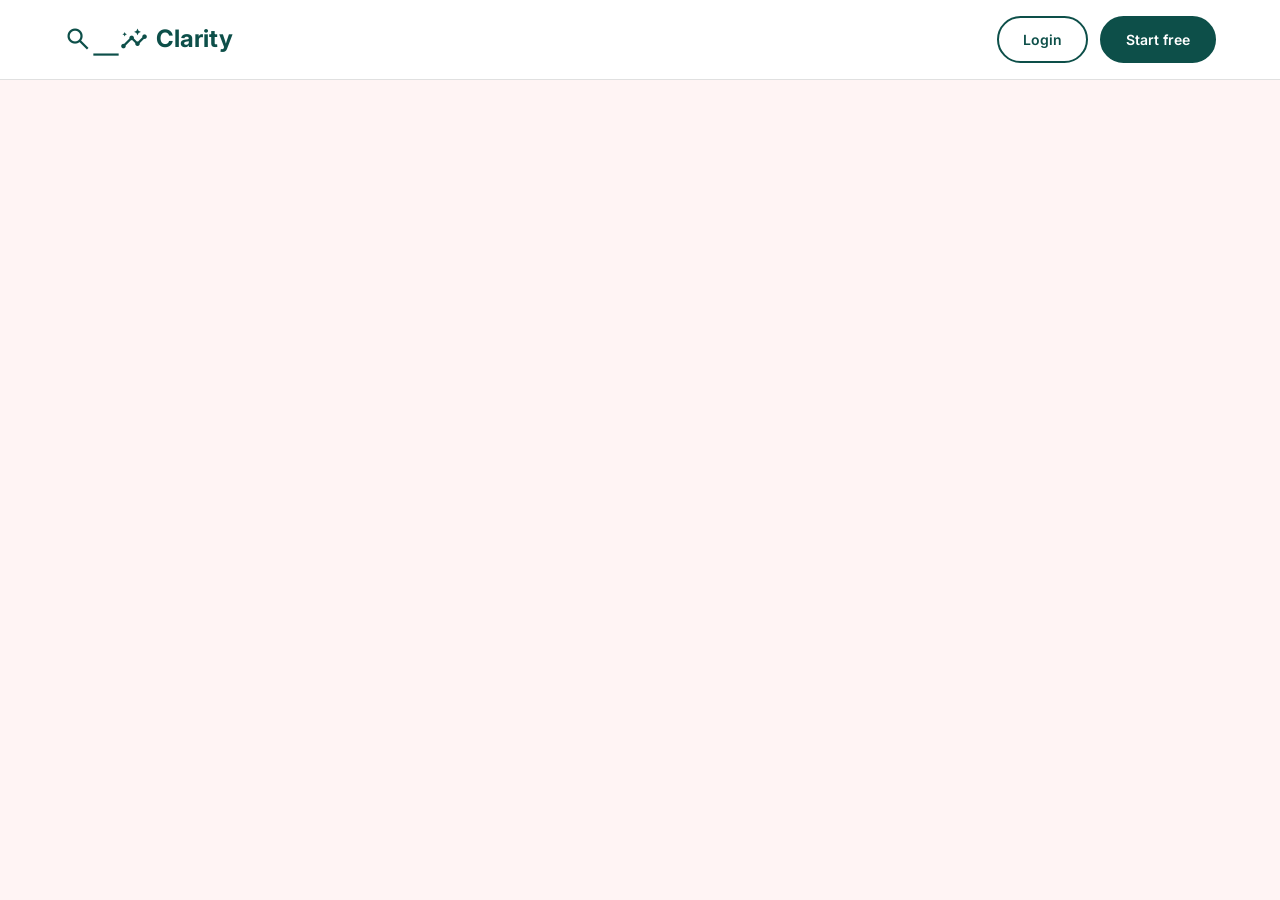
==== index.html @ a7ea5def "initial structure setup and navbar development" ====
<!DOCTYPE html>
<html lang="en">
<head>
    <meta charset="UTF-8">
    <meta name="viewport" content="width=device-width, initial-scale=1.0">
    <meta name="description" content="Clarity helps career changers analyze skill gaps, build learning plans, and connect with peers.">
    <title>Clarity | Smart Career Navigation</title>
    <link rel="stylesheet" href="https://fonts.googleapis.com/css2?family=Material+Symbols+Outlined:opsz,wght,FILL,GRAD@20..48,100..700,0..1,-50..200">
    <link rel="stylesheet" href="./assets/css/styles.css">
</head>
<body>
    <nav>
        <div class="container">
            <a href="index.html" class="logo">
                <span class="material-symbols-outlined">search_insights</span>
                <span>Clarity</span>
            </a>
            
            <input type="checkbox" id="menu-toggle" />
            <label for="menu-toggle" class="mobile-menu">
                <span></span>
            </label>
            
            <ul class="nav-links">
                <li class="nav-buttons">
                    <a class="primary-button" href="/login.html">Login</a>
                    <a class="secondary-button" href="/signup.html">Start free</a>
                </li>
            </ul>
        </div>
    </nav>
</body>
</html>
---- assets/css/styles.css ----
@import url("https://fonts.googleapis.com/css2?family=Inter:wght@400;500;600;700&display=swap");

:root {
  --page-color: #fff4f4;
  --primary-color: #0d4f49;
  --secondary-color: #62b1e6;
  --tertiary-color: #c95549;
  --base-color: #1a1a1a;
  --base-color-light: #4a4a4a;
  --line: #e0e0e0;
}

* {
  margin: 0;
  padding: 0;
  box-sizing: border-box;
}

body {
  font-family: "Inter", "Segoe UI", system-ui, -apple-system, sans-serif;
  color: var(--base-color-light);
  line-height: 1.7;
  min-height: 100vh;
  background-color: var(--page-color);
}

a {
  text-decoration: none;
  color: inherit;
}

nav {
  position: sticky;
  top: 0;
  z-index: 9999;
  width: 100%;
  background: rgba(255, 255, 255, 0.95);
  border-bottom: 1px solid var(--line);
  backdrop-filter: blur(16px);
  padding: 0;
}

nav .container {
  max-width: 1200px;
  margin: 0 auto;
  display: flex;
  justify-content: space-between;
  align-items: center;
  padding: 1rem 1.5rem;
  width: 100%;
}

nav .logo {
  font-size: 24px;
  font-weight: 700;
  color: var(--primary-color);
  display: flex;
  align-items: center;
  gap: 8px;
  transition: opacity 0.3s ease;
  z-index: 10000;
}

nav .logo:hover {
  opacity: 0.8;
}

nav .logo .material-symbols-outlined {
  font-size: 28px;
  color: var(--primary-color);
}

nav .nav-links {
  list-style: none;
  display: flex;
  align-items: center;
  gap: 2rem;
  margin: 0;
}

nav .nav-links > li {
  display: flex;
  align-items: center;
}

nav .nav-links > li:not(.nav-buttons) > a {
  color: var(--base-color);
  font-weight: 500;
  font-size: 15px;
  transition: color 0.3s ease;
  position: relative;
}

nav .nav-links > li:not(.nav-buttons) > a:hover {
  color: var(--primary-color);
}

nav .nav-links > li:not(.nav-buttons) > a::after {
  content: '';
  position: absolute;
  bottom: -4px;
  left: 0;
  width: 0;
  height: 2px;
  background-color: var(--primary-color);
  transition: width 0.3s ease;
}

nav .nav-links > li:not(.nav-buttons) > a:hover::after {
  width: 100%;
}

nav .nav-links > li.nav-buttons {
  display: flex;
  align-items: center;
  gap: 0.75rem;
}

nav .nav-links > li.nav-buttons > a::after {
  display: none;
}

.primary-button {
  padding: 0.6rem 1.5rem;
  border-radius: 30px;
  font-weight: 600;
  font-size: 14px;
  transition: all 0.3s ease;
  border: 2px solid var(--primary-color);
  color: var(--primary-color);
  background-color: transparent;
  display: inline-block;
}

.primary-button:hover {
  background-color: var(--secondary-color);
  border-color: var(--secondary-color);
  color: white;
  transform: translateY(-2px);
  box-shadow: 0 4px 12px rgba(139, 187, 219, 0.3);
}

.secondary-button {
  background-color: var(--primary-color);
  color: white;
  padding: 0.6rem 1.5rem;
  border-radius: 30px;
  font-weight: 600;
  font-size: 14px;
  transition: all 0.3s ease;
  border: 2px solid var(--primary-color);
  display: inline-block;
}

.secondary-button:hover {
  background-color: var(--secondary-color);
  color: white;
  border-color: var(--secondary-color);
  transform: translateY(-2px);
  box-shadow: 0 4px 12px rgba(13, 79, 73, 0.3);
}

#menu-toggle {
  display: none;
}

.mobile-menu {
  display: none;
  width: 40px;
  height: 40px;
  background-color: var(--primary-color);
  padding: 10px;
  align-items: center;
  justify-content: center;
  border-radius: 8px;
  cursor: pointer;
  position: relative;
  z-index: 10000;
}

.mobile-menu span {
  width: 24px;
  height: 2px;
  position: relative;
  background-color: rgba(255, 255, 255, 0.95);
  display: block;
  transition: background-color 0.3s ease;
}

.mobile-menu span::before,
.mobile-menu span::after {
  content: "";
  position: absolute;
  width: inherit;
  height: 2px;
  background-color: rgba(255, 255, 255, 0.95);
  transition: all 0.3s ease;
  left: 0;
}

.mobile-menu span::before {
  top: -8px;
}

.mobile-menu span::after {
  top: 8px;
}

#menu-toggle:checked + .mobile-menu span {
  background-color: transparent;
}

#menu-toggle:checked + .mobile-menu span::before {
  transform: rotate(45deg);
  top: 0;
}

#menu-toggle:checked + .mobile-menu span::after {
  transform: rotate(-45deg);
  top: 0;
}

@media (max-width: 768px) {
  nav .container {
    padding: 1rem;
  }

  .mobile-menu {
    display: flex;
  }

  nav .nav-links {
    position: fixed;
    top: 0;
    left: -100%;
    width: 280px;
    height: 100vh;
    background-color: white;
    flex-direction: column;
    align-items: flex-start;
    gap: 0;
    padding: 5rem 2rem 2rem;
    box-shadow: 2px 0 20px rgba(0, 0, 0, 0.1);
    transition: left 0.4s ease;
    overflow-y: auto;
  }

  #menu-toggle:checked ~ .nav-links {
    left: 0;
  }

  nav .nav-links > li {
    width: 100%;
    padding: 0.75rem 0;
    border-bottom: 1px solid var(--line);
  }

  nav .nav-links > li:not(.nav-buttons) > a {
    font-size: 16px;
    display: block;
    width: 100%;
  }

  nav .nav-links > li:not(.nav-buttons) > a::after {
    display: none;
  }

  nav .nav-links > li.nav-buttons {
    width: 100%;
    flex-direction: column;
    gap: 0.75rem;
    padding-top: 1rem;
    border-top: 2px solid var(--line);
    border-bottom: none;
    margin-top: 1rem;
  }

  .primary-button {
    width: 100%;
    text-align: center;
    padding: 0.75rem 1.5rem;
  }

  .secondary-button {
    width: 100%;
    text-align: center;
    padding: 0.75rem 1.5rem;
  }
}

@media (max-width: 480px) {
  nav .logo {
    font-size: 20px;
  }

  nav .logo .material-symbols-outlined {
    font-size: 24px;
  }

  nav .nav-links {
    width: 100%;
    max-width: 320px;
  }
}
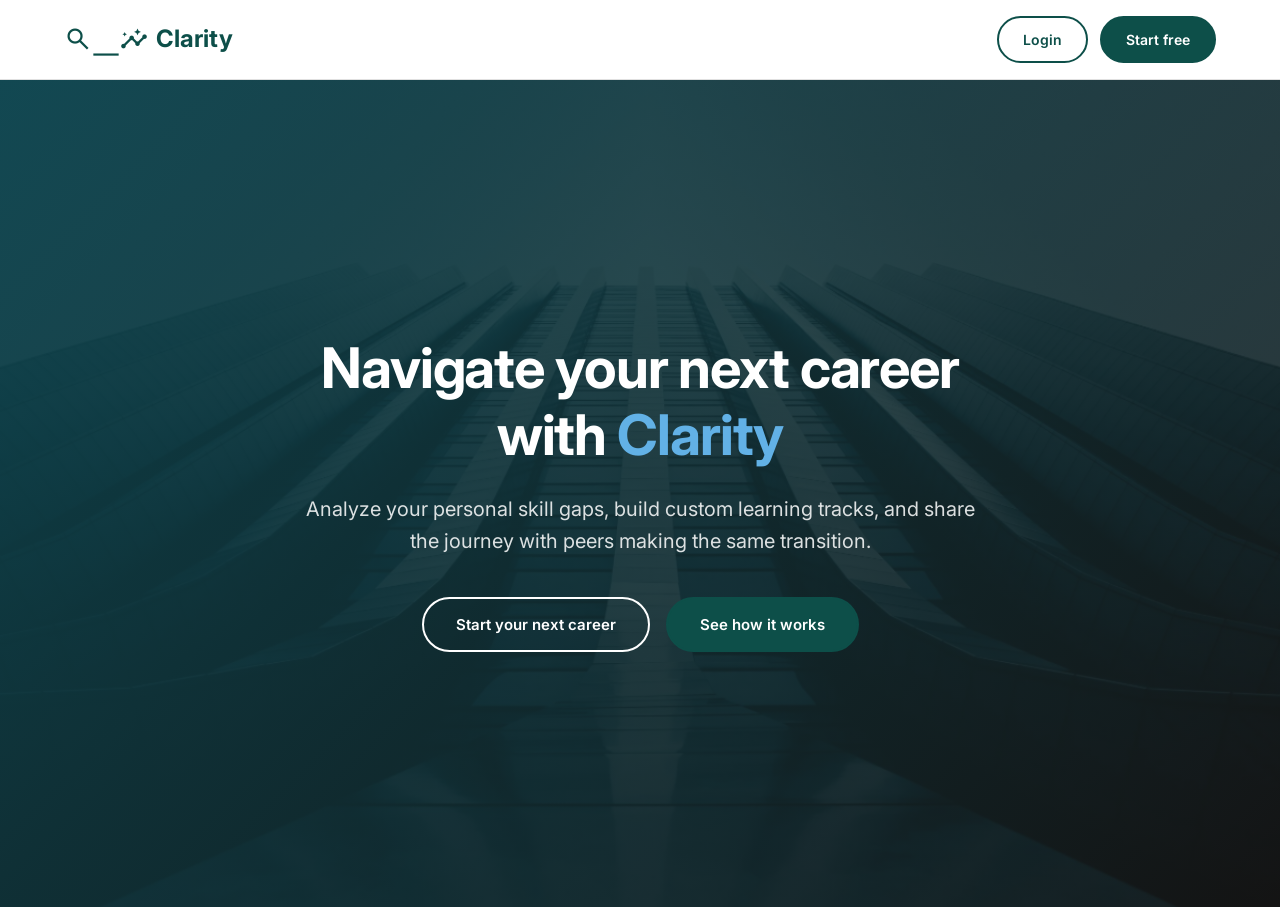
==== commit e1661c39: "created the login and signup forms" ====
--- a/index.html
+++ b/index.html
@@ -29,5 +29,18 @@
             </ul>
         </div>
     </nav>
+    <section class="hero">
+        <div class="hero-overlay"></div>
+        <div class="hero-container">
+            <div class="hero-content">
+                <h1 class="hero-title">Navigate your next career with <span class="emphatic-text">Clarity</span></h1>
+                <p class="hero-subtitle">Analyze your personal skill gaps, build custom learning tracks, and share the journey with peers making the same transition.</p>
+                <div class="hero-actions">
+                    <a href="/signup.html" class="primary-button">Start your next career</a>
+                    <a href="#features" class="secondary-button">See how it works</a>
+                </div>
+            </div>
+        </div>
+    </section>
 </body>
 </html>
--- a/assets/css/styles.css
+++ b/assets/css/styles.css
@@ -62,12 +62,16 @@
 }
 
 nav .logo:hover {
-  opacity: 0.8;
+  color: var(--secondary-color);
 }
 
 nav .logo .material-symbols-outlined {
   font-size: 28px;
   color: var(--primary-color);
+}
+
+nav .logo .material-symbols-outlined:hover {
+  color: var(--secondary-color);
 }
 
 nav .nav-links {
@@ -218,6 +222,437 @@
 #menu-toggle:checked + .mobile-menu span::after {
   transform: rotate(-45deg);
   top: 0;
+}
+
+.hero {
+  position: relative;
+  min-height: calc(100vh - 73px); /* Accounts for nav height dynamically */
+  display: flex;
+  justify-content: center;
+  align-items: center;
+  background-image: url('../images/hero.png');
+  background-size: cover;
+  background-position: center;
+  background-repeat: no-repeat;
+}
+
+.hero-overlay {
+position: absolute;
+top: 0;
+left: 0;
+width: 100%;
+height: 100%;
+background: linear-gradient(135deg, rgba(13, 69, 79, 0.95) 0%, rgba(26, 26, 26, 0.75) 100%);
+z-index: 1;
+}
+
+.hero .hero-container {
+  max-width: 1200px;
+  margin: 0 auto;
+  padding: 4rem 1.5rem;
+  width: 100%;
+  position: relative;
+  z-index: 2;
+  display: flex;
+  justify-content: center;
+}
+
+.hero-content {
+  max-width: 680px;
+  text-align: center;
+}
+
+.hero-title {
+  font-size: 3.5rem;
+  font-weight: 700;
+  color: #ffffff;
+  line-height: 1.2;
+  margin-bottom: 1.5rem;
+  letter-spacing: -0.02em;
+}
+
+.hero-subtitle {
+  font-size: 1.25rem;
+  color: rgba(255, 255, 255, 0.85);
+  margin-bottom: 2.5rem;
+  font-weight: 400;
+  margin-left: auto;
+  margin-right: auto;
+  line-height: 1.6;
+}
+
+.hero-actions {
+  display: flex;
+  gap: 1rem;
+  align-items: center;
+  justify-content: center;
+}
+
+/* Hero Call To Actions tied directly to core button tokens */
+.hero-actions .secondary-button {
+  padding: 0.8rem 2rem;
+  font-size: 15px;
+}
+
+.hero-actions .primary-button {
+  padding: 0.8rem 2rem;
+  font-size: 15px;
+  color: #ffffff;
+  border-color: #ffffff;
+}
+
+.hero-actions .primary-button:hover {
+  background-color: var(--secondary-color);
+  border-color: var(--secondary-color);
+  transform: translateY(-2px);
+}
+
+.emphatic-text {
+  color: var(--secondary-color);
+}
+
+.auth-section {
+  position: relative;
+  min-height: calc(100vh - 73px);
+  display: flex;
+  align-items: center;
+  justify-content: center;
+  background-image: url('../images/auth.jpg');
+  background-size: cover;
+  background-position: center;
+  padding: 3rem 1.5rem;
+}
+
+.auth-overlay {
+  position: absolute;
+  top: 0;
+  left: 0;
+  width: 100%;
+  height: 100%;
+  background: linear-gradient(135deg, rgba(13, 69, 79, 0.92) 0%, rgba(26, 26, 26, 0.7) 100%);
+  z-index: 1;
+}
+
+.auth-container {
+  position: relative;
+  z-index: 2;
+  width: 100%;
+  max-width: 480px;
+}
+
+.auth-box {
+  background: white;
+  border-radius: 20px;
+  padding: 3rem;
+  box-shadow: 0 20px 60px rgba(0, 0, 0, 0.3);
+}
+
+.onboarding-box {
+  max-width: 600px;
+}
+
+.auth-header {
+  text-align: center;
+  margin-bottom: 2rem;
+}
+
+.auth-header h1 {
+  font-size: 1.875rem;
+  font-weight: 700;
+  color: var(--base-color);
+  margin-bottom: 0.5rem;
+}
+
+.auth-header p {
+  color: var(--base-color-light);
+  font-size: 1rem;
+}
+
+.auth-form {
+  margin-bottom: 1.5rem;
+}
+
+.form-group {
+  margin-bottom: 1.5rem;
+}
+
+.form-group label {
+  display: block;
+  font-weight: 600;
+  color: var(--base-color);
+  margin-bottom: 0.5rem;
+  font-size: 0.875rem;
+}
+
+.input-wrapper {
+  position: relative;
+  display: flex;
+  align-items: center;
+}
+
+.input-wrapper .material-symbols-outlined {
+  position: absolute;
+  left: 1rem;
+  color: var(--base-color-light);
+  font-size: 20px;
+}
+
+.input-wrapper input,
+.input-wrapper select {
+  width: 100%;
+  padding: 0.875rem 1rem 0.875rem 3rem;
+  border: 2px solid var(--line);
+  border-radius: 12px;
+  font-size: 1rem;
+  transition: all 0.3s ease;
+  font-family: inherit;
+}
+
+.input-wrapper input:focus,
+.input-wrapper select:focus {
+  outline: none;
+  border-color: var(--primary-color);
+  box-shadow: 0 0 0 3px rgba(13, 79, 73, 0.1);
+}
+
+.form-options {
+  display: flex;
+  justify-content: space-between;
+  align-items: center;
+  margin-bottom: 1.5rem;
+}
+
+.checkbox-label {
+  display: flex;
+  align-items: center;
+  gap: 0.5rem;
+  font-size: 0.875rem;
+  color: var(--base-color-light);
+  cursor: pointer;
+}
+
+.checkbox-label input[type="checkbox"] {
+  width: 16px;
+  height: 16px;
+  cursor: pointer;
+}
+
+.forgot-link {
+  font-size: 0.875rem;
+  color: var(--primary-color);
+  font-weight: 600;
+}
+
+.forgot-link:hover {
+  color: var(--secondary-color);
+}
+
+.auth-button {
+  width: 100%;
+  padding: 0.875rem;
+  background: var(--primary-color);
+  color: white;
+  border: none;
+  border-radius: 12px;
+  font-size: 1rem;
+  font-weight: 600;
+  cursor: pointer;
+  transition: all 0.3s ease;
+}
+
+.auth-button:hover {
+  background: var(--secondary-color);
+  transform: translateY(-2px);
+  box-shadow: 0 4px 12px rgba(13, 79, 73, 0.3);
+}
+
+.auth-divider {
+  position: relative;
+  text-align: center;
+  margin: 1.5rem 0;
+}
+
+.auth-divider::before {
+  content: '';
+  position: absolute;
+  top: 50%;
+  left: 0;
+  right: 0;
+  height: 1px;
+  background: var(--line);
+}
+
+.auth-divider span {
+  position: relative;
+  background: white;
+  padding: 0 1rem;
+  color: var(--base-color-light);
+  font-size: 0.875rem;
+}
+
+.social-auth {
+  display: grid;
+  grid-template-columns: 1fr 1fr;
+  gap: 1rem;
+  margin-bottom: 1.5rem;
+}
+
+.social-button {
+  display: flex;
+  align-items: center;
+  justify-content: center;
+  gap: 0.5rem;
+  padding: 0.75rem;
+  border: 2px solid var(--line);
+  border-radius: 12px;
+  background: white;
+  font-weight: 600;
+  cursor: pointer;
+  transition: all 0.3s ease;
+  font-size: 0.875rem;
+}
+
+.social-button:hover {
+  border-color: var(--primary-color);
+  background: var(--page-color);
+}
+
+.auth-footer {
+  text-align: center;
+  color: var(--base-color-light);
+  font-size: 0.875rem;
+}
+
+.auth-footer a {
+  color: var(--primary-color);
+  font-weight: 600;
+}
+
+.auth-footer a:hover {
+  color: var(--secondary-color);
+}
+
+/* Onboarding Steps */
+.onboarding-progress {
+  display: flex;
+  align-items: center;
+  justify-content: center;
+  margin-bottom: 2.5rem;
+  padding-bottom: 2rem;
+  border-bottom: 2px solid var(--line);
+}
+
+.progress-step {
+  display: flex;
+  flex-direction: column;
+  align-items: center;
+  gap: 0.5rem;
+  opacity: 0.4;
+  transition: opacity 0.3s ease;
+}
+
+.progress-step.active {
+  opacity: 1;
+}
+
+.step-circle {
+  width: 40px;
+  height: 40px;
+  border-radius: 50%;
+  background: var(--line);
+  color: var(--base-color-light);
+  display: flex;
+  align-items: center;
+  justify-content: center;
+  font-weight: 700;
+  transition: all 0.3s ease;
+}
+
+.progress-step.active .step-circle {
+  background: var(--primary-color);
+  color: white;
+}
+
+.progress-step span {
+  font-size: 0.75rem;
+  font-weight: 600;
+  color: var(--base-color-light);
+}
+
+.progress-line {
+  width: 60px;
+  height: 2px;
+  background: var(--line);
+  margin: 0 0.5rem;
+}
+
+.onboarding-step {
+  display: none;
+}
+
+.onboarding-step.active {
+  display: block;
+}
+
+.radio-group {
+  display: flex;
+  flex-direction: column;
+  gap: 0.75rem;
+}
+
+.radio-label {
+  display: flex;
+  align-items: center;
+  gap: 0.75rem;
+  padding: 1rem;
+  border: 2px solid var(--line);
+  border-radius: 12px;
+  cursor: pointer;
+  transition: all 0.3s ease;
+}
+
+.radio-label:hover {
+  border-color: var(--primary-color);
+  background: var(--page-color);
+}
+
+.radio-label input[type="radio"] {
+  width: 18px;
+  height: 18px;
+  cursor: pointer;
+}
+
+.radio-label input[type="radio"]:checked + span {
+  font-weight: 600;
+  color: var(--primary-color);
+}
+
+.form-actions {
+  display: flex;
+  gap: 1rem;
+  margin-top: 1.5rem;
+}
+
+.back-button {
+  flex: 1;
+  padding: 0.875rem;
+  background: white;
+  color: var(--base-color);
+  border: 2px solid var(--line);
+  border-radius: 12px;
+  font-size: 1rem;
+  font-weight: 600;
+  cursor: pointer;
+  transition: all 0.3s ease;
+}
+
+.back-button:hover {
+  border-color: var(--primary-color);
+  background: var(--page-color);
+}
+
+.form-actions .auth-button {
+  flex: 2;
 }
 
 @media (max-width: 768px) {
@@ -286,6 +721,32 @@
     text-align: center;
     padding: 0.75rem 1.5rem;
   }
+
+  /* Responsive Hero Adjustments */
+.hero {
+    min-height: auto;
+    padding: 4rem 0;
+}
+
+.hero-title {
+    font-size: 2.5rem;
+}
+
+.hero-subtitle {
+    font-size: 1.1rem;
+}
+
+.hero-actions {
+    flex-direction: column;
+    width: 100%;
+    gap: 0.75rem;
+}
+
+.hero-actions .primary-button,
+.hero-actions .secondary-button {
+    width: 100%;
+    text-align: center;
+}
 }
 
 @media (max-width: 480px) {
@@ -301,4 +762,8 @@
     width: 100%;
     max-width: 320px;
   }
-}+
+  .auth-box {
+    padding: 2rem 1.5rem;
+  }
+}
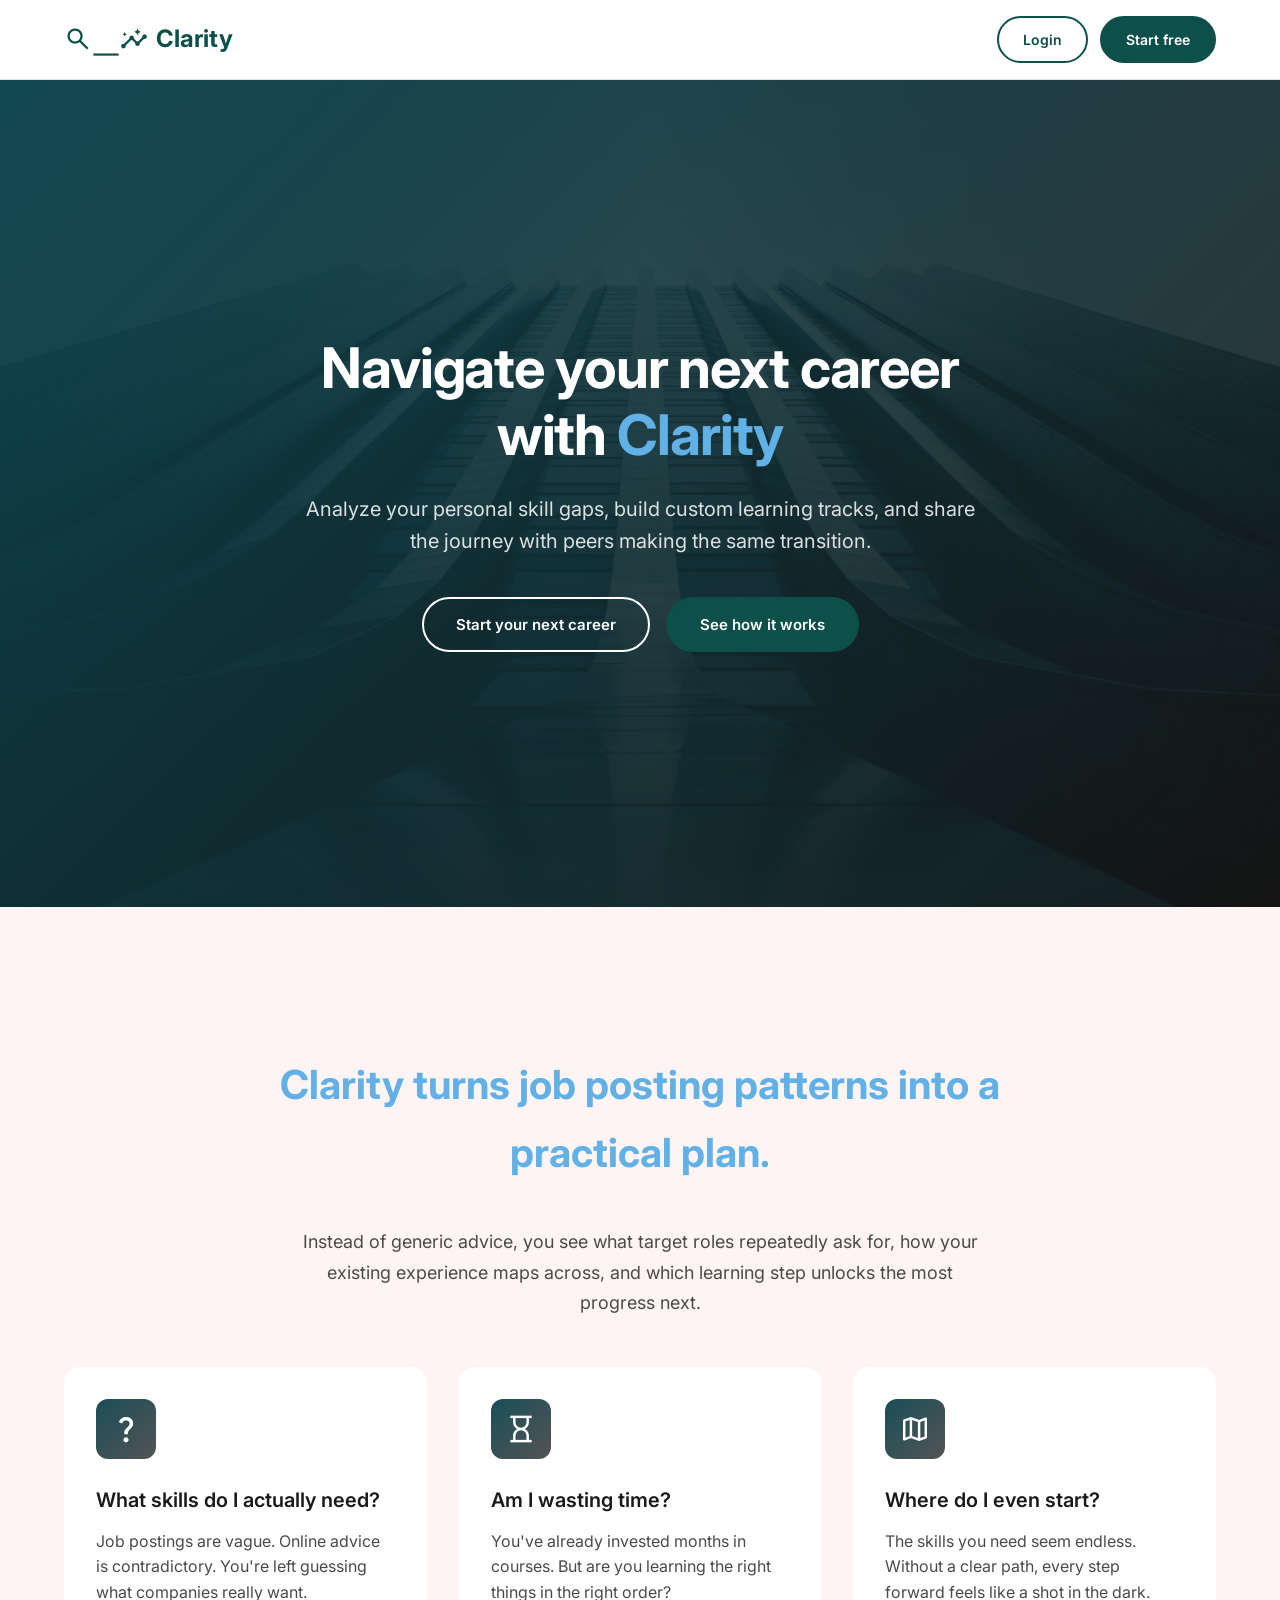
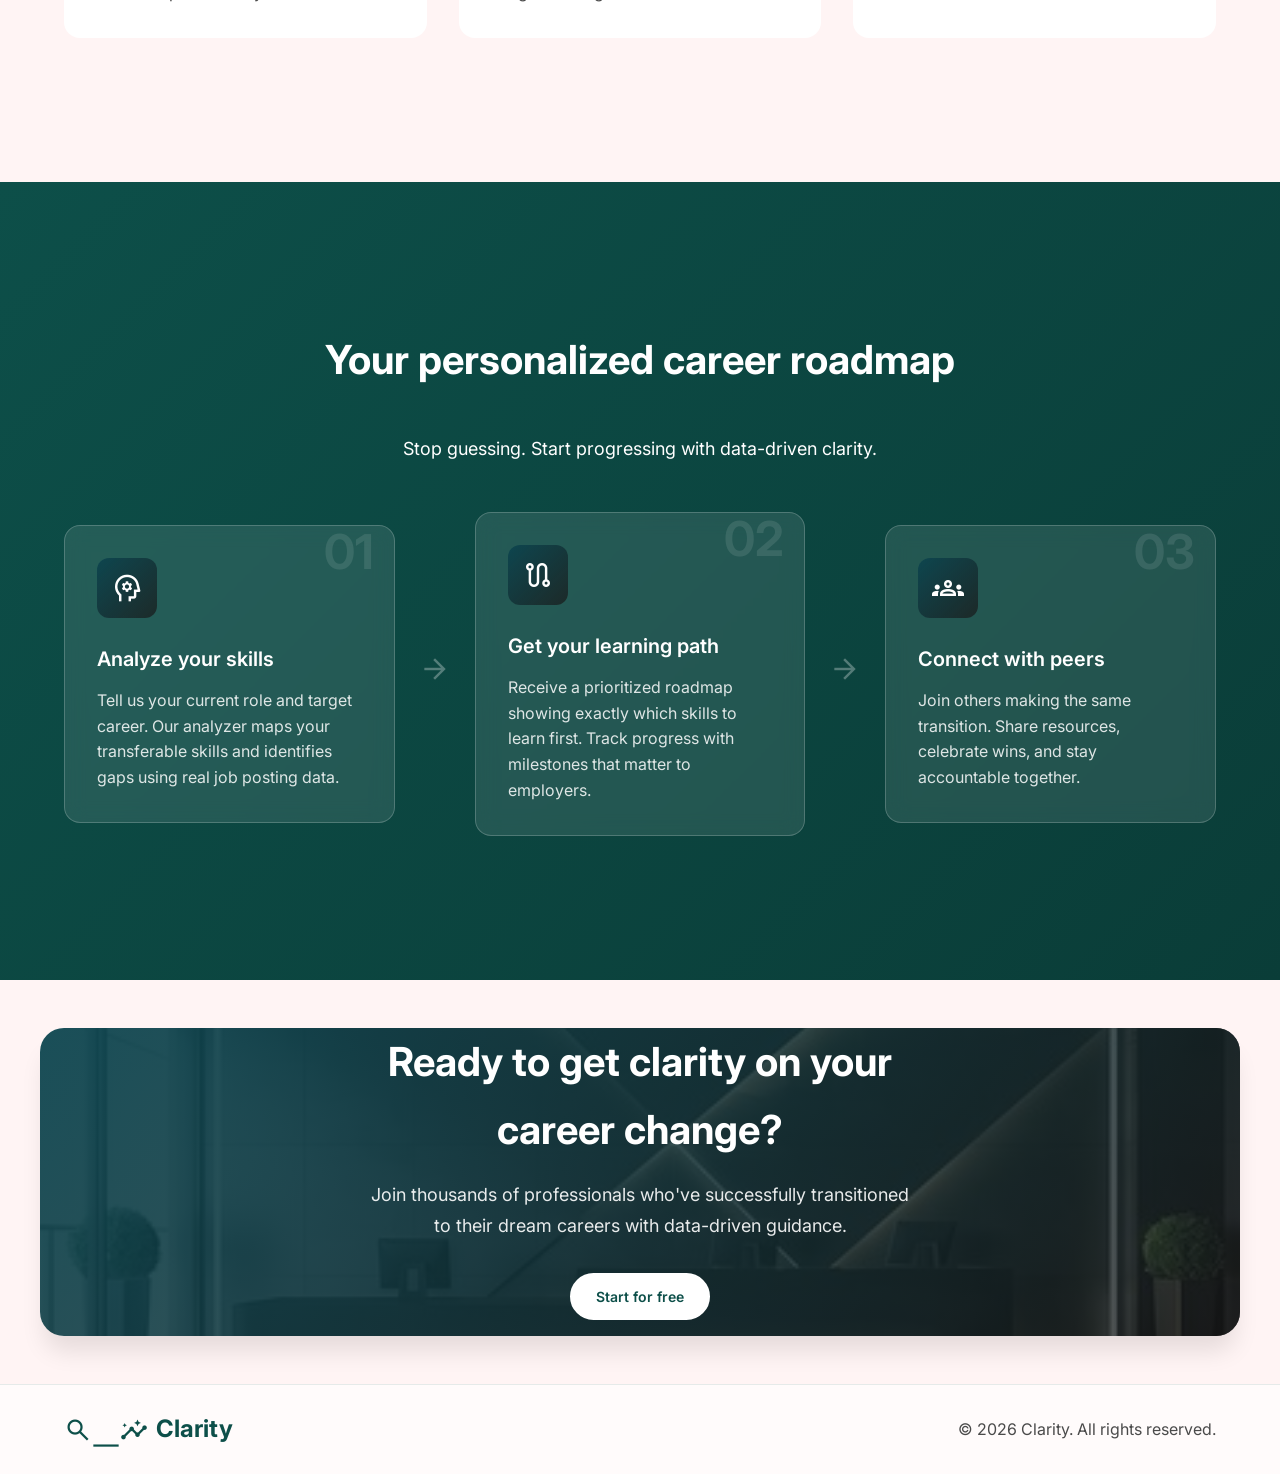
==== commit 56567a73: "added a general landing page for all users" ====
--- a/index.html
+++ b/index.html
@@ -42,5 +42,96 @@
             </div>
         </div>
     </section>
+    <section class="problem-section" id="features">
+        <div class="section-container">
+            <div class="section-header">
+                <h2 class="section-title"><span class="emphatic-text">Clarity turns job posting patterns into a practical plan.</span></h2>
+                <p class="section-subtitle">Instead of generic advice, you see what target roles repeatedly ask for, how your existing experience maps across, and which learning step unlocks the most progress next.</p>
+            </div>
+            <div class="problem-grid">
+                <div class="problem-card">
+                    <div class="problem-icon">
+                        <span class="material-symbols-outlined">question_mark</span>
+                    </div>
+                    <h3>What skills do I actually need?</h3>
+                    <p>Job postings are vague. Online advice is contradictory. You're left guessing what companies really want.</p>
+                </div>
+                <div class="problem-card">
+                    <div class="problem-icon">
+                        <span class="material-symbols-outlined">hourglass_empty</span>
+                    </div>
+                    <h3>Am I wasting time?</h3>
+                    <p>You've already invested months in courses. But are you learning the right things in the right order?</p>
+                </div>
+                <div class="problem-card">
+                    <div class="problem-icon">
+                        <span class="material-symbols-outlined">map</span>
+                    </div>
+                    <h3>Where do I even start?</h3>
+                    <p>The skills you need seem endless. Without a clear path, every step forward feels like a shot in the dark.</p>
+                </div>
+            </div>
+        </div>
+    </section>
+    <section class="how-it-works">
+        <div class="section-container">
+            <div class="section-header">
+                <h2 class="section-title">Your personalized career roadmap</h2>
+                <p class="section-subtitle">Stop guessing. Start progressing with data-driven clarity.</p>
+            </div>
+            <div class="steps-grid">
+                <div class="step-card">
+                    <div class="step-number">01</div>
+                    <div class="step-icon">
+                        <span class="material-symbols-outlined">psychology</span>
+                    </div>
+                    <h3>Analyze your skills</h3>
+                    <p>Tell us your current role and target career. Our analyzer maps your transferable skills and identifies gaps using real job posting data.</p>
+                </div>
+                <div class="step-arrow">
+                    <span class="material-symbols-outlined">arrow_forward</span>
+                </div>
+                <div class="step-card">
+                    <div class="step-number">02</div>
+                    <div class="step-icon">
+                        <span class="material-symbols-outlined">route</span>
+                    </div>
+                    <h3>Get your learning path</h3>
+                    <p>Receive a prioritized roadmap showing exactly which skills to learn first. Track progress with milestones that matter to employers.</p>
+                </div>
+                <div class="step-arrow">
+                    <span class="material-symbols-outlined">arrow_forward</span>
+                </div>
+                <div class="step-card">
+                    <div class="step-number">03</div>
+                    <div class="step-icon">
+                        <span class="material-symbols-outlined">groups</span>
+                    </div>
+                    <h3>Connect with peers</h3>
+                    <p>Join others making the same transition. Share resources, celebrate wins, and stay accountable together.</p>
+                </div>
+            </div>
+        </div>
+    </section>
+    <section class="cta-section">
+        <div class="cta-container">
+            <div class="cta-content">
+                <h2>Ready to get clarity on your career change?</h2>
+                <p>Join thousands of professionals who've successfully transitioned to their dream careers with data-driven guidance.</p>
+                <div class="cta-actions">
+                    <a href="signup.html" class="secondary-button">Start for free</a>
+                </div>
+            </div>
+        </div>
+    </section>
+    <footer>
+        <div class="footer-inner">
+            <a href="index.html" class="logo">
+                <span class="material-symbols-outlined">search_insights</span>
+                <span>Clarity</span>
+            </a>
+            <p>&copy; 2026 Clarity. All rights reserved.</p>
+        </div>
+    </footer>
 </body>
 </html>
--- a/assets/css/styles.css
+++ b/assets/css/styles.css
@@ -653,6 +653,266 @@
 
 .form-actions .auth-button {
   flex: 2;
+}
+
+.section-container {
+  max-width: 1200px;
+  margin: 0 auto;
+  padding: 4rem 1.5rem;
+}
+
+.section-header {
+  text-align: center;
+  margin-bottom: 3rem;
+}
+
+.section-title {
+  font-size: 2.5rem;
+  font-weight: 700;
+  color: var(--base-color);
+  margin: 0 auto 2.5rem;
+  max-width: 760px;
+  text-align: center;
+}
+
+.section-subtitle {
+  font-size: 1.125rem;
+  color: var(--base-color-light);
+  max-width: 700px;
+  margin: 0 auto;
+}
+
+/* Problem Section */
+.problem-section {
+  padding: 5rem 0;
+}
+
+.problem-grid {
+  display: grid;
+  grid-template-columns: repeat(auto-fit, minmax(300px, 1fr));
+  gap: 2rem;
+}
+
+.problem-card {
+  padding: 2rem;
+  background: white;
+  border-radius: 16px;
+  transition: transform 0.3s ease, box-shadow 0.3s ease;
+}
+
+.problem-card:hover {
+  transform: translateY(-4px);
+  box-shadow: 0 8px 24px rgba(0, 0, 0, 0.1);
+}
+
+.problem-icon {
+  width: 60px;
+  height: 60px;
+  border-radius: 12px;
+  background: linear-gradient(135deg, rgba(13, 69, 79, 0.95) 0%, rgba(26, 26, 26, 0.75) 100%);
+  display: flex;
+  align-items: center;
+  justify-content: center;
+  margin-bottom: 1.5rem;
+}
+
+.problem-icon .material-symbols-outlined {
+  font-size: 32px;
+  color: white;
+}
+
+.problem-card h3 {
+  font-size: 1.25rem;
+  font-weight: 600;
+  color: var(--base-color);
+  margin-bottom: 0.75rem;
+}
+
+.problem-card p {
+  color: var(--base-color-light);
+  line-height: 1.6;
+}
+
+.how-it-works {
+  background: linear-gradient(135deg, var(--primary-color) 0%, #0a3d38 100%);
+  padding: 5rem 0;
+}
+
+.how-it-works .section-title,
+.how-it-works .section-subtitle {
+  color: white;
+}
+
+.steps-grid {
+  display: grid;
+  grid-template-columns: 1fr auto 1fr auto 1fr;
+  gap: 1.5rem;
+  align-items: center;
+}
+
+.step-card {
+  background: rgba(255, 255, 255, 0.1);
+  backdrop-filter: blur(10px);
+  padding: 2rem;
+  border-radius: 16px;
+  border: 1px solid rgba(255, 255, 255, 0.2);
+  position: relative;
+}
+
+.step-number {
+  position: absolute;
+  top: -15px;
+  right: 20px;
+  font-size: 3rem;
+  font-weight: 700;
+  color: rgba(255, 255, 255, 0.1);
+}
+
+.step-icon {
+  width: 60px;
+  height: 60px;
+  border-radius: 12px;
+  background: linear-gradient(135deg, rgba(13, 69, 79, 0.95) 0%, rgba(26, 26, 26, 0.75) 100%);
+  display: flex;
+  align-items: center;
+  justify-content: center;
+  margin-bottom: 1.5rem;
+}
+
+.step-icon .material-symbols-outlined {
+  font-size: 32px;
+  color: white;
+}
+
+.step-card h3 {
+  font-size: 1.25rem;
+  font-weight: 600;
+  color: white;
+  margin-bottom: 0.75rem;
+}
+
+.step-card p {
+  color: rgba(255, 255, 255, 0.85);
+  line-height: 1.6;
+}
+
+.step-arrow {
+  color: rgba(255, 255, 255, 0.3);
+  font-size: 2rem;
+}
+
+.step-arrow .material-symbols-outlined {
+  font-size: 2rem;
+}
+
+.cta-section {
+  position: relative;
+  border-radius: 24px;
+  overflow: hidden;
+  background-image: url(../images/cta.jpg);
+  background-size: cover;
+  background-position: center;
+  padding: 80px 40px;
+  box-shadow: 0 20px 25px -5px rgb(0 0 0 / 0.1);
+  max-width: 1200px;
+  margin: 48px auto;
+  padding: 0 16px;
+}
+
+.cta-section::before {
+  content: "";
+  position: absolute;
+  inset: 0;
+  background: linear-gradient(135deg, rgba(13, 69, 79, 0.95) 0%, rgba(26, 26, 26, 0.75) 100%);
+  z-index: 1;
+}
+
+.cta-container {
+  margin: 0 auto;
+  padding: 0 1.5rem;
+  position: relative;
+  z-index: 2;
+  max-width: 600px;
+  color: #ffffff;
+}
+
+.cta-content {
+  text-align: center;
+}
+
+.cta-content h2 {
+  font-size: 2.5rem;
+  font-weight: 700;
+  color: white;
+  margin-bottom: 1rem;
+}
+
+.cta-content p {
+  font-size: 1.125rem;
+  color: rgba(255, 255, 255, 0.9);
+  margin-bottom: 2rem;
+}
+
+.cta-actions {
+  display: flex;
+  gap: 1rem;
+  justify-content: center;
+  margin-bottom: 1rem;
+}
+
+.cta-actions .secondary-button {
+  background-color: white;
+  color: var(--primary-color);
+  border-color: white;
+}
+
+.cta-actions .secondary-button:hover {
+  background-color: var(--page-color);
+  border-color: var(--page-color);
+}
+
+.cta-actions .primary-button {
+  color: white;
+  border-color: white;
+}
+
+footer {
+  border-top: 1px solid rgba(13, 79, 73, 0.1);
+  background: rgba(255, 255, 255, 0.7);
+}
+
+footer .logo {
+  font-size: 24px;
+  font-weight: 700;
+  color: var(--primary-color);
+  display: flex;
+  align-items: center;
+  gap: 8px;
+  transition: opacity 0.3s ease;
+  z-index: 10000;
+}
+
+footer .logo:hover {
+  color: var(--secondary-color);
+}
+
+footer .logo .material-symbols-outlined {
+  font-size: 28px;
+  color: var(--primary-color);
+}
+
+footer .logo .material-symbols-outlined:hover {
+  color: var(--secondary-color);
+}
+
+.footer-inner {
+  max-width: 1200px;
+  margin: 0 auto;
+  padding: 1.5rem;
+  display: flex;
+  align-items: center;
+  justify-content: space-between;
+  gap: 1rem;
 }
 
 @media (max-width: 768px) {
@@ -766,4 +1026,32 @@
   .auth-box {
     padding: 2rem 1.5rem;
   }
-}
+
+    .section-title {
+    font-size: 2rem;
+  }
+  
+  .problem-grid,
+  .features-grid,
+  .stats-grid,
+  .focus-grid {
+    grid-template-columns: 1fr;
+  }
+
+    .cta-content h2 {
+    font-size: 2rem;
+  }
+  
+  .cta-actions {
+    flex-direction: column;
+  }
+
+  footer .logo {
+    font-size: 20px;
+  }
+
+  footer .logo .material-symbols-outlined {
+    font-size: 24px;
+  }
+
+}
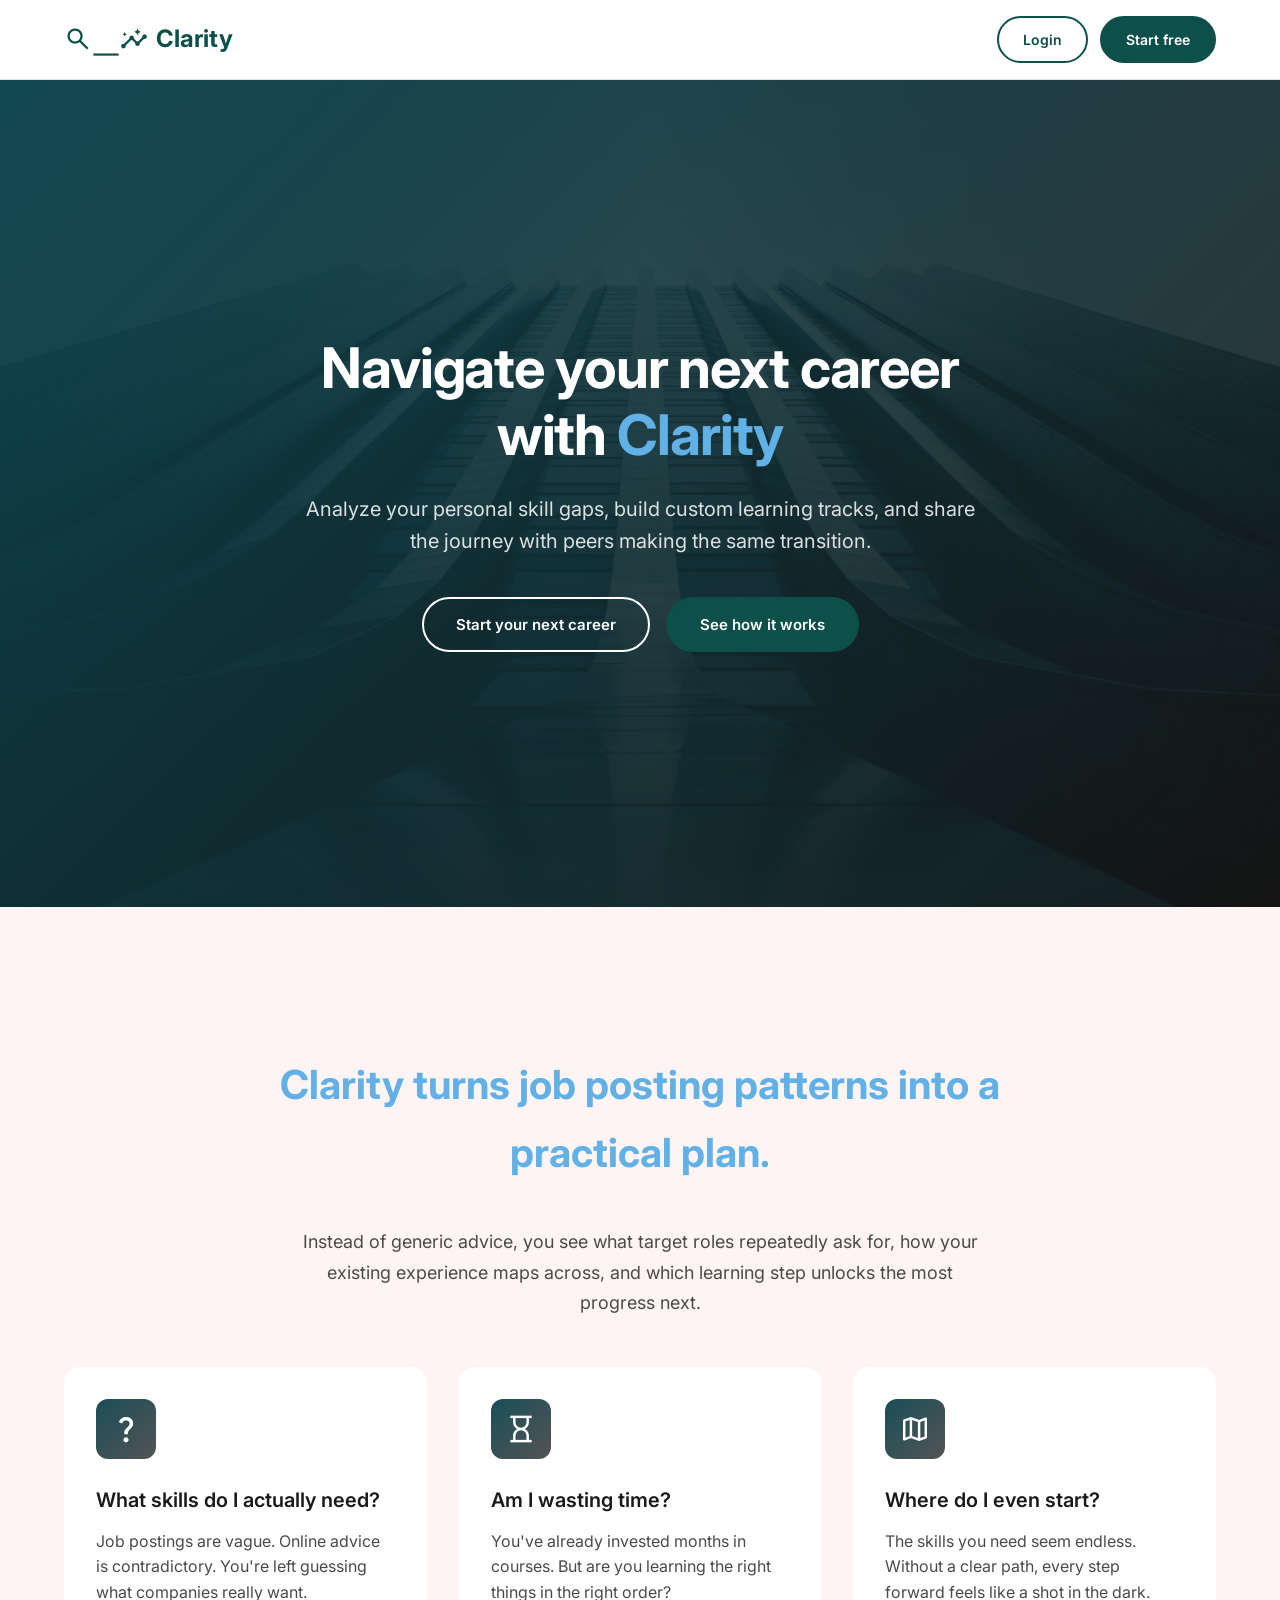
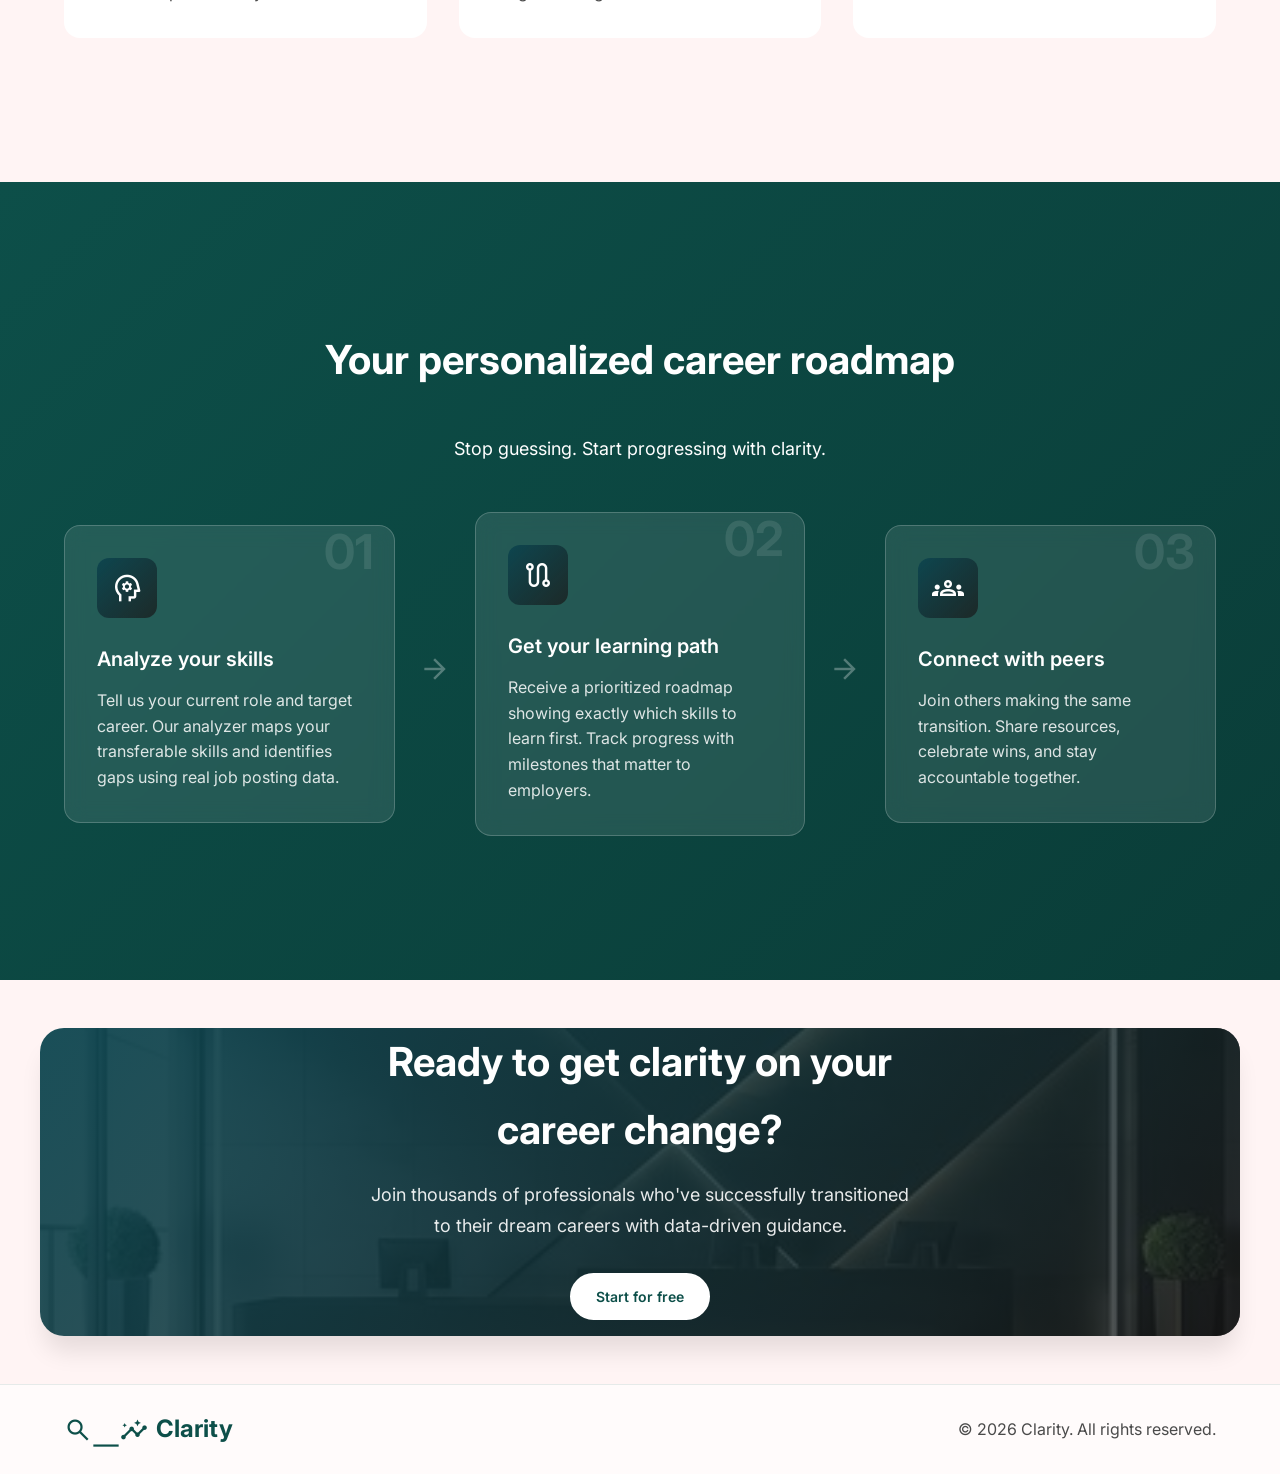
==== commit 175201aa: "home" ====
--- a/index.html
+++ b/index.html
@@ -77,7 +77,7 @@
         <div class="section-container">
             <div class="section-header">
                 <h2 class="section-title">Your personalized career roadmap</h2>
-                <p class="section-subtitle">Stop guessing. Start progressing with data-driven clarity.</p>
+                <p class="section-subtitle">Stop guessing. Start progressing with clarity.</p>
             </div>
             <div class="steps-grid">
                 <div class="step-card">
--- a/assets/css/styles.css
+++ b/assets/css/styles.css
@@ -913,6 +913,448 @@
   align-items: center;
   justify-content: space-between;
   gap: 1rem;
+}
+
+.dashboard-hero {
+  background: linear-gradient(135deg, var(--primary-color), #0a3d38);
+  padding: 3rem 0;
+  margin-bottom: 2rem;
+}
+
+.welcome-content {
+  text-align: center;
+  color: white;
+}
+
+.welcome-content h1 {
+  font-size: 2.5rem;
+  font-weight: 700;
+  margin-bottom: 0.5rem;
+}
+
+.welcome-content p {
+  font-size: 1.125rem;
+  color: rgba(255, 255, 255, 0.9);
+}
+
+/* Stats Section */
+.stats-section {
+  margin-bottom: 3rem;
+}
+
+.stats-grid {
+  display: grid;
+  grid-template-columns: repeat(auto-fit, minmax(250px, 1fr));
+  gap: 1.5rem;
+}
+
+.stat-card {
+  background: white;
+  padding: 1.5rem;
+  border-radius: 16px;
+  box-shadow: 0 2px 8px rgba(0, 0, 0, 0.06);
+  transition: transform 0.3s ease, box-shadow 0.3s ease;
+}
+
+.stat-card:hover {
+  transform: translateY(-4px);
+  box-shadow: 0 8px 24px rgba(0, 0, 0, 0.12);
+}
+
+.stat-icon {
+  width: 48px;
+  height: 48px;
+  border-radius: 12px;
+  background: linear-gradient(135deg, var(--secondary-color), var(--primary-color));
+  display: flex;
+  align-items: center;
+  justify-content: center;
+  margin-bottom: 1rem;
+}
+
+.stat-icon .material-symbols-outlined {
+  font-size: 24px;
+  color: white;
+}
+
+.stat-content h3 {
+  font-size: 2rem;
+  font-weight: 700;
+  color: var(--base-color);
+  margin-bottom: 0.25rem;
+}
+
+.stat-content p {
+  font-size: 0.875rem;
+  color: var(--base-color-light);
+}
+
+.stat-progress {
+  margin-top: 1rem;
+}
+
+.progress-bar {
+  width: 100%;
+  height: 8px;
+  background: var(--line);
+  border-radius: 10px;
+  overflow: hidden;
+  margin-bottom: 0.5rem;
+}
+
+.progress-fill {
+  height: 100%;
+  background: linear-gradient(90deg, var(--secondary-color), var(--primary-color));
+  border-radius: 10px;
+  transition: width 0.6s ease;
+}
+
+.progress-text {
+  font-size: 0.75rem;
+  color: var(--base-color-light);
+}
+
+.stat-badge {
+  margin-top: 1rem;
+}
+
+.badge {
+  display: inline-block;
+  padding: 0.375rem 0.75rem;
+  border-radius: 20px;
+  font-size: 0.75rem;
+  font-weight: 600;
+}
+
+.badge.success {
+  background: rgba(16, 185, 129, 0.1);
+  color: var(--success);
+}
+
+.badge.warning {
+  background: rgba(245, 158, 11, 0.1);
+  color: var(--warning);
+}
+
+.badge.info {
+  background: rgba(59, 130, 246, 0.1);
+  color: var(--info);
+}
+
+/* Focus Section */
+.focus-section {
+  margin-bottom: 3rem;
+}
+
+.section-heading {
+  display: flex;
+  justify-content: space-between;
+  align-items: center;
+  margin-bottom: 2rem;
+}
+
+.section-heading h2 {
+  font-size: 1.875rem;
+  font-weight: 700;
+  color: var(--base-color);
+}
+
+.view-all {
+  display: flex;
+  align-items: center;
+  gap: 0.25rem;
+  color: var(--primary-color);
+  font-weight: 600;
+  font-size: 0.875rem;
+  transition: color 0.3s ease;
+}
+
+.view-all:hover {
+  color: var(--secondary-color);
+}
+
+.view-all .material-symbols-outlined {
+  font-size: 18px;
+}
+
+.focus-grid {
+  display: grid;
+  grid-template-columns: repeat(auto-fit, minmax(320px, 1fr));
+  gap: 1.5rem;
+}
+
+.focus-card {
+  background: white;
+  padding: 1.5rem;
+  border-radius: 16px;
+  border: 2px solid var(--line);
+  transition: all 0.3s ease;
+}
+
+.focus-card:hover {
+  border-color: var(--primary-color);
+  box-shadow: 0 8px 24px rgba(0, 0, 0, 0.1);
+}
+
+.focus-card.priority {
+  border-color: var(--tertiary-color);
+  background: linear-gradient(135deg, rgba(201, 85, 73, 0.05), rgba(201, 85, 73, 0.02));
+}
+
+.focus-header {
+  display: flex;
+  justify-content: space-between;
+  align-items: center;
+  margin-bottom: 1rem;
+}
+
+.priority-badge {
+  padding: 0.375rem 0.75rem;
+  border-radius: 20px;
+  font-size: 0.75rem;
+  font-weight: 600;
+  background: rgba(201, 85, 73, 0.1);
+  color: var(--tertiary-color);
+}
+
+.priority-badge.medium {
+  background: rgba(245, 158, 11, 0.1);
+  color: var(--warning);
+}
+
+.time-estimate {
+  font-size: 0.75rem;
+  color: var(--base-color-light);
+}
+
+.focus-card h3 {
+  font-size: 1.125rem;
+  font-weight: 600;
+  color: var(--base-color);
+  margin-bottom: 0.5rem;
+}
+
+.focus-card p {
+  color: var(--base-color-light);
+  font-size: 0.875rem;
+  line-height: 1.6;
+  margin-bottom: 1rem;
+}
+
+.focus-progress {
+  margin-bottom: 1rem;
+}
+
+.focus-progress span {
+  font-size: 0.75rem;
+  color: var(--base-color-light);
+  font-weight: 600;
+}
+
+.focus-actions {
+  display: flex;
+  gap: 1rem;
+}
+
+.action-link {
+  display: flex;
+  align-items: center;
+  gap: 0.375rem;
+  padding: 0.5rem 1rem;
+  border-radius: 8px;
+  background: var(--primary-color);
+  color: white;
+  font-size: 0.875rem;
+  font-weight: 600;
+  transition: all 0.3s ease;
+}
+
+.action-link:hover {
+  background: var(--secondary-color);
+  transform: translateY(-2px);
+}
+
+.action-link.secondary {
+  background: var(--page-color);
+  color: var(--primary-color);
+}
+
+.action-link.secondary:hover {
+  background: var(--line);
+}
+
+.action-link .material-symbols-outlined {
+  font-size: 18px;
+}
+
+/* Activity Section */
+.activity-section {
+  margin-bottom: 3rem;
+}
+
+.activity-columns {
+  display: grid;
+  grid-template-columns: 2fr 1fr;
+  gap: 2rem;
+}
+
+.activity-main h2 {
+  font-size: 1.5rem;
+  font-weight: 700;
+  color: var(--base-color);
+  margin-bottom: 1.5rem;
+}
+
+.activity-feed {
+  display: flex;
+  flex-direction: column;
+  gap: 1rem;
+}
+
+.activity-item {
+  display: flex;
+  gap: 1rem;
+  padding: 1.25rem;
+  background: white;
+  border-radius: 12px;
+  border: 1px solid var(--line);
+  transition: all 0.3s ease;
+}
+
+.activity-item:hover {
+  border-color: var(--primary-color);
+  box-shadow: 0 4px 12px rgba(0, 0, 0, 0.08);
+}
+
+.activity-icon {
+  width: 40px;
+  height: 40px;
+  border-radius: 10px;
+  display: flex;
+  align-items: center;
+  justify-content: center;
+  flex-shrink: 0;
+}
+
+.activity-icon.completed {
+  background: rgba(16, 185, 129, 0.1);
+  color: var(--success);
+}
+
+.activity-icon.community {
+  background: rgba(98, 177, 230, 0.1);
+  color: var(--secondary-color);
+}
+
+.activity-icon.milestone {
+  background: rgba(245, 158, 11, 0.1);
+  color: var(--warning);
+}
+
+.activity-icon.update {
+  background: rgba(59, 130, 246, 0.1);
+  color: var(--info);
+}
+
+.activity-icon .material-symbols-outlined {
+  font-size: 24px;
+}
+
+.activity-content h4 {
+  font-size: 0.9375rem;
+  font-weight: 600;
+  color: var(--base-color);
+  margin-bottom: 0.25rem;
+}
+
+.activity-content p {
+  font-size: 0.875rem;
+  color: var(--base-color-light);
+  margin-bottom: 0.5rem;
+}
+
+.activity-time {
+  font-size: 0.75rem;
+  color: var(--base-color-light);
+}
+
+.sidebar-card {
+  background: white;
+  padding: 1.5rem;
+  border-radius: 16px;
+  box-shadow: 0 2px 8px rgba(0, 0, 0, 0.06);
+  margin-bottom: 1.5rem;
+}
+
+.sidebar-card h3 {
+  font-size: 1.125rem;
+  font-weight: 600;
+  color: var(--base-color);
+  margin-bottom: 1rem;
+}
+
+.quick-actions {
+  display: flex;
+  flex-direction: column;
+  gap: 0.75rem;
+}
+
+.quick-action {
+  display: flex;
+  align-items: center;
+  gap: 0.75rem;
+  padding: 0.75rem;
+  border-radius: 10px;
+  background: var(--page-color);
+  font-size: 0.875rem;
+  font-weight: 500;
+  color: var(--base-color);
+  transition: all 0.3s ease;
+}
+
+.quick-action:hover {
+  background: var(--primary-color);
+  color: white;
+  transform: translateX(4px);
+}
+
+.quick-action .material-symbols-outlined {
+  font-size: 20px;
+}
+
+.community-highlights {
+  display: flex;
+  flex-direction: column;
+  gap: 1rem;
+}
+
+.highlight-item {
+  display: flex;
+  gap: 0.75rem;
+  align-items: start;
+}
+
+.highlight-item img {
+  width: 40px;
+  height: 40px;
+  border-radius: 50%;
+  flex-shrink: 0;
+}
+
+.highlight-item p {
+  font-size: 0.875rem;
+  color: var(--base-color);
+  margin-bottom: 0.25rem;
+}
+
+.highlight-item strong {
+  font-weight: 600;
+  color: var(--primary-color);
+}
+
+.highlight-item span {
+  font-size: 0.75rem;
+  color: var(--base-color-light);
 }
 
 @media (max-width: 768px) {
